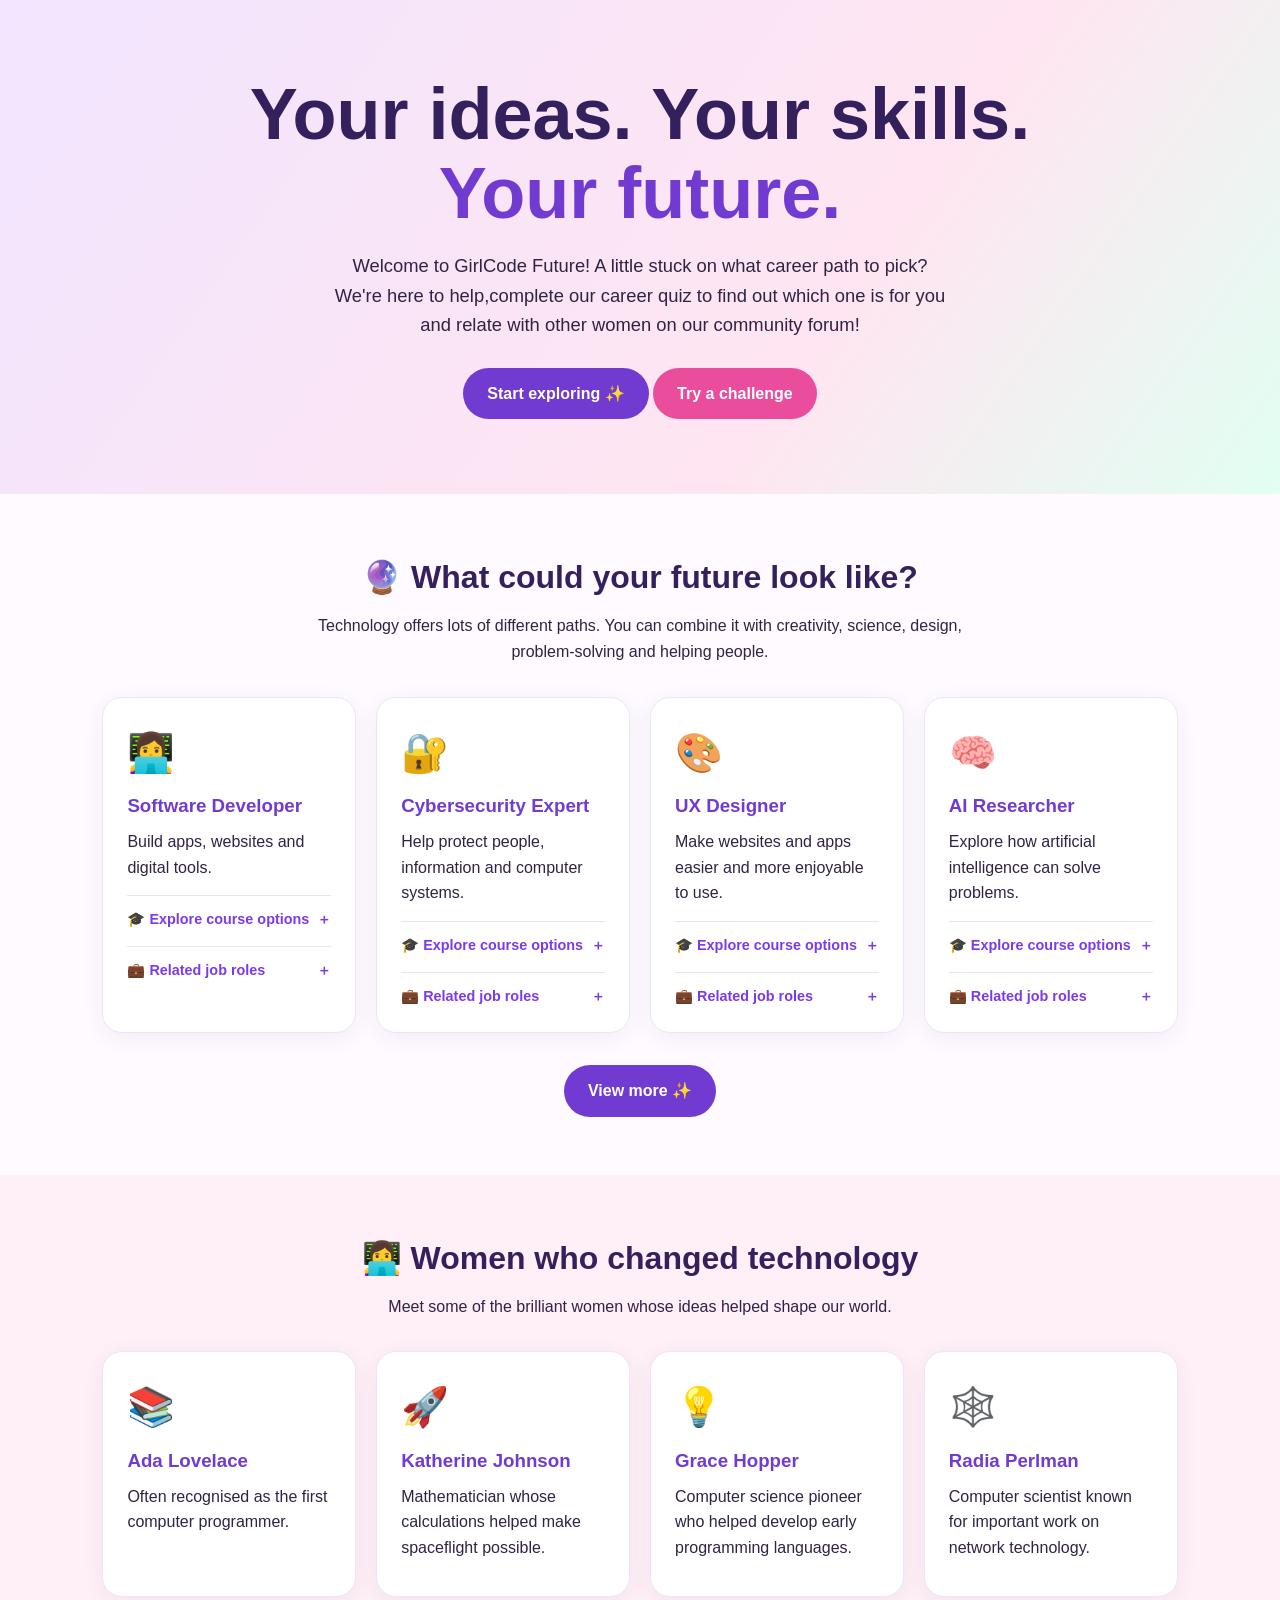
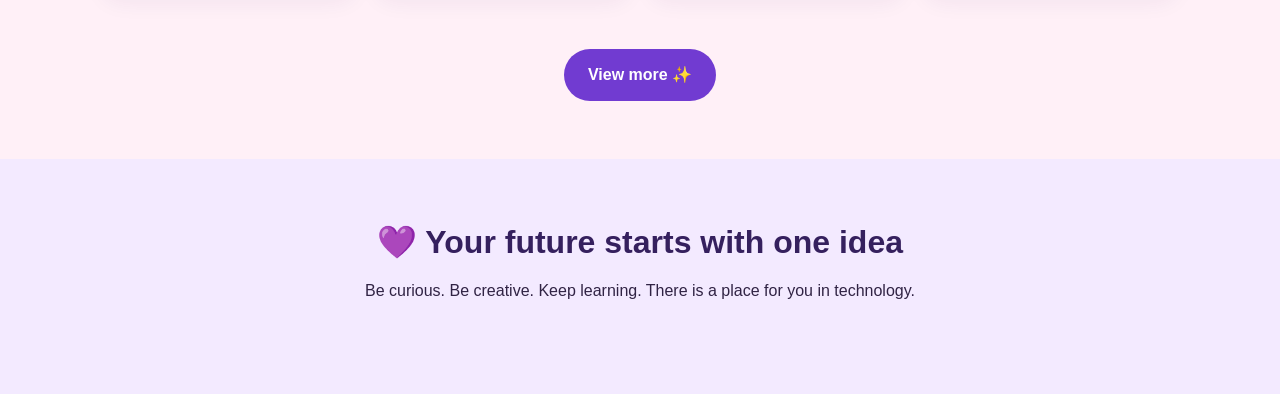
==== index.html @ ea44e2a5 "Add files via upload" ====
<!DOCTYPE html>
<html lang="en">
<head>
    <meta charset="UTF-8">
    <meta name="viewport" content="width=device-width, initial-scale=1.0">
    <title>GirlCode Future | Your Future Starts Here</title>
    <link rel="stylesheet" href="style.css">
</head>
<body>

    <div id="header-placeholder"></div>

    <main>
    <section class="hero">
        <h1>Your ideas. Your skills. <span>Your future.</span></h1>
        <p>
        Welcome to GirlCode Future! A little stuck on what career path to pick? We're here to help,complete our career quiz to find 
        out which one is for you and relate with other women on our community forum!
        </p>
        <a class="button" href="career.html">Start exploring ✨</a>
        <a class="button pink" href="challenges.html">Try a challenge</a>
    </section>

 <section id="careers">
        <h2 class="section-title">🔮 What could your future look like?</h2>
        <p class="section-intro">
        Technology offers lots of different paths. You can combine it with
        creativity, science, design, problem-solving and helping people.
        </p>
        <div class="cards">
        <article class="card">
            <div class="emoji">👩‍💻</div>
            <h3>Software Developer</h3>
            <p>Build apps, websites and digital tools.</p>
        </article>
        <article class="card">
            <div class="emoji">🔐</div>
            <h3>Cybersecurity Expert</h3>
            <p>Help protect people, information and computer systems.</p>
        </article>
        <article class="card">
            <div class="emoji">🎨</div>
            <h3>UX Designer</h3>
            <p>Make websites and apps easier and more enjoyable to use.</p>
        </article>
        <article class="card">
            <div class="emoji">🧠</div>
            <h3>AI Researcher</h3>
            <p>Explore how artificial intelligence can solve problems.</p>
        </article>
        </div>

        <div style="text-align: center; margin-top: 2rem;">
            <a class="button" href="career.html">View more ✨</a>
        </div>
    </section>

    <section id="role-models" class="pink-bg">
        <h2 class="section-title">👩‍💻 Women who changed technology</h2>
        <p class="section-intro">
        Meet some of the brilliant women whose ideas helped shape our world.
        </p>
        <div class="cards">
        <article class="card">
            <div class="emoji">📚</div>
            <h3>Ada Lovelace</h3>
            <p>Often recognised as the first computer programmer.</p>
        </article>
        <article class="card">
            <div class="emoji">🚀</div>
            <h3>Katherine Johnson</h3>
            <p>Mathematician whose calculations helped make spaceflight possible.</p>
        </article>
        <article class="card">
            <div class="emoji">💡</div>
            <h3>Grace Hopper</h3>
            <p>Computer science pioneer who helped develop early programming languages.</p>
        </article>
        <article class="card">
            <div class="emoji">🕸️</div>
            <h3>Radia Perlman</h3>
            <p>Computer scientist known for important work on network technology.</p>
        </article>
        <div style="grid-column: 1 / -1; flex-basis: 100%; width: 100%; display: flex; justify-content: center; margin-top: 2rem;">
            <a class="button" href="role-models.html" style="margin: 0 auto; float: none;">View more ✨</a>
        </div>
        </div>
    </section>

   

    <section class="pale" style="text-align:center">
        <h2 class="section-title">💜 Your future starts with one idea</h2>
        <p class="section-intro">
        Be curious. Be creative. Keep learning. There is a place for you in technology.
        </p>
    </section>
    </main>

    <div id="footer-placeholder"></div>

  <script src="link.js"></script>

    <script src="script.js"></script>
</body>
</html>
---- style.css ----
:root {
  --purple: #713bd1;
  --deep: #35205e;
  --pink: #ff79b9;
  --lilac: #f3eaff;
  --mint: #d9f8eb;
  --white: #fff;
  --text: #302344;
}
* { 
    box-sizing: border-box; 
}
html { 
    scroll-behavior: smooth;
}
body {
    margin: 0;
    font-family: Arial, sans-serif;
    color: var(--text);
    background: #fffaff;
    line-height: 1.6;
}
header {
    background: white;
    padding: 14px 7%;
    display: flex;
    justify-content: space-between;
    align-items: center;
    flex-wrap: wrap;
    gap: 12px;
    box-shadow: 0 2px 12px #35205e12;
    position: sticky;
    top: 0;
    z-index: 5;
}
.logo {
    font-size: 1.35rem;
    font-weight: 900;
    color: var(--purple);
}
.logo span { color: var(--pink); }
nav { 
    display: flex; flex-wrap: wrap; gap: 18px; 
}
nav a {
    color: var(--deep);
    text-decoration: none;
    font-weight: bold;
    font-size: .9rem;
}
nav a:hover { color: var(--pink); }
.hero {
    padding: 75px 8%;
    background: linear-gradient(125deg,#f1e5ff,#ffe5f1 65%,#e1fff2);
    text-align: center;
}
.hero h1 {
    font-size: clamp(2.3rem,6vw,4.5rem);
    line-height: 1.1;
    color: var(--deep);
    max-width: 850px;
    margin: 0 auto 18px;
}
.hero h1 span { color: var(--purple); }
.hero p {
    font-size: 1.15rem;
    max-width: 620px;
    margin: 0 auto 28px;
}
.button {
    display: inline-block;
    background: var(--purple);
    color: white;
    text-decoration: none;
    padding: 13px 24px;
    border-radius: 30px;
    font-weight: bold;
    border: 0;
    cursor: pointer;
    font-size: 1rem;
}
.button:hover { background: var(--deep); }
.button.pink { background: #e94d9c; }
section { padding: 58px 8%; }
.section-title {
    text-align: center;
    color: var(--deep);
    font-size: 2rem;
    margin: 0 0 10px;
}
.section-intro {
    text-align: center;
    max-width: 650px;
    margin: 0 auto 32px;
}
.cards {
    display: grid;
    grid-template-columns: repeat(auto-fit,minmax(210px,1fr));
    gap: 20px;
    max-width: 1100px;
    margin: auto;
}
.card {
    background: white;
    padding: 24px;
    border-radius: 20px;
    box-shadow: 0 5px 22px #35205e10;
    border: 1px solid #eee5fa;
}
.card .emoji { font-size: 2.4rem; }
.card h3 { color: var(--purple); margin: 8px 0; }
.card p { margin: 0 0 12px; }
.card a {
    color: var(--purple);
    font-weight: bold;
}
.pale { background: var(--lilac); }
.mint { background: #eafff5; }
.pink-bg { background: #fff0f7; }
.age {
    text-align: center;
    padding: 20px;
    border-radius: 18px;
}
.age h3 { color: var(--purple); }

.challenge {
    max-width: 720px;
    margin: auto;
    background: white;
    border-radius: 20px;
    padding: 26px;
    box-shadow: 0 5px 22px #35205e12;
}
.challenge button { margin: 5px; }
#quiz-result {
    font-weight: bold;
    margin-top: 15px;
    color: var(--purple);
}
footer {
    text-align: center;
    padding: 35px 8%;
    background: var(--deep);
    color: white;
}
footer a { color: #ffd0e9; }
.small { font-size: .88rem; opacity: .9; }
@media(max-width:600px) {
    header { justify-content: center; }
    nav { justify-content: center; gap: 12px; }
    section { padding: 45px 6%; }
    .hero { padding: 60px 6%; }
}


/* Challenges Page Additions */
.score-badge {
    display: inline-block;
    background: #ffffff;
    color: var(--purple-dark);
    font-weight: 700;
    padding: 0.6rem 1.4rem;
    border-radius: 999px;
    box-shadow: 0 4px 12px rgba(108, 43, 217, 0.12);
}

.code-box {
    background: #1e293b;
    color: #f8fafc;
    padding: 1rem;
    border-radius: 10px;
    font-family: 'Courier New', monospace;
    font-size: 1.05rem;
    margin-bottom: 1.25rem;
    overflow-x: auto;
}

.cipher-key {
    background: var(--pale-bg);
    padding: 0.75rem;
    border-radius: 10px;
    font-size: 0.9rem;
    margin-bottom: 1rem;
}

.binary-prompt {
    font-family: 'Courier New', monospace;
    font-weight: 700;
    font-size: 1.15rem;
    color: var(--purple);
    margin-bottom: 1.25rem;
}

.input-group {
    display: flex;
    justify-content: center;
    gap: 0.5rem;
    flex-wrap: wrap;
}

.input-group input {
    padding: 0.75rem 1rem;
    border: 2px solid #cbd5e1;
    border-radius: 999px;
    font-size: 1rem;
    outline: none;
    text-align: center;
}

.input-group input:focus {
    border-color: var(--purple);
}

.result-text {
    margin-top: 1.25rem;
    font-weight: 700;
    font-size: 1.05rem;
    min-height: 1.6em;
}

.text-center { text-align: center; }
.footer-logo { color: #ffffff; }

.sr-only {
    position: absolute;
    width: 1px;
    height: 1px;
    overflow: hidden;
    clip: rect(0, 0, 0, 0);
}

/* Field Selector Buttons */
.track-buttons {
    display: flex;
    justify-content: center;
    flex-wrap: wrap;
    gap: 0.85rem;
    max-width: 900px;
    margin: 0 auto;
}

.track-btn {
    background: #ffffff;
    color: var(--purple-dark);
    border: 2px solid var(--purple);
    padding: 0.85rem 1.5rem;
    border-radius: 999px;
    font-size: 1rem;
    font-weight: 700;
    cursor: pointer;
    transition: all 0.2s ease;
}

.track-btn:hover {
    background: #f3e8ff;
    transform: translateY(-2px);
}

.track-btn.active {
    background: var(--purple);
    color: #ffffff;
    box-shadow: 0 4px 14px rgba(108, 43, 217, 0.25);
} 


/* CAREER CATEGORY FILTERS */

.career-filters {
    display: flex;
    flex-wrap: wrap;
    justify-content: center;
    align-items: center;
    gap: 12px;
    margin: 28px auto;
    max-width: 1100px;
    padding: 10px;
}

.filter-btn {
    padding: 11px 19px;
    border: 1px solid #e0e4ed;
    border-radius: 30px;
    background: #ffffff;
    color: #374151;
    font-size: 14px;
    font-weight: 600;
    font-family: inherit;
    cursor: pointer;
    transition: all 0.25s ease;
    box-shadow: 0 2px 6px rgba(0, 0, 0, 0.04);
}

/* Hover effect */
.filter-btn:hover {
    background: #f0edff;
    border-color: #8b5cf6;
    color: #6d28d9;
    transform: translateY(-3px);
    box-shadow: 0 5px 12px rgba(109, 40, 217, 0.12);
}

/* Selected category */
.filter-btn.active {
    background: linear-gradient(135deg, #7c3aed, #4f46e5);
    border-color: transparent;
    color: #ffffff;
    box-shadow: 0 4px 12px rgba(99, 102, 241, 0.3);
}

/* Selected category hover */
.filter-btn.active:hover {
    background: linear-gradient(135deg, #6d28d9, #4338ca);
    color: #ffffff;
    transform: translateY(-2px);
}

/* Keyboard accessibility */
.filter-btn:focus-visible {
    outline: 3px solid #a78bfa;
    outline-offset: 3px;
}

/* Mobile layout */
@media (max-width: 600px) {
    .career-filters {
        gap: 8px;
        padding: 5px;
    }

    .filter-btn {
        padding: 9px 13px;
        font-size: 12px;
    }
}

/* ==========================================
   CAREER DEGREE EXPLORER
========================================== */

.degree-details {
    margin-top: 15px;
    padding-top: 12px;
    border-top: 1px solid #e5e7eb;
    text-align: left;
}

.degree-details summary {
    cursor: pointer;
    color: #7c3aed;
    font-weight: 600;
    font-size: 0.9rem;
    list-style: none;
    transition: color 0.2s ease;
}

.degree-details summary::-webkit-details-marker {
    display: none;
}

.degree-details summary::after {
    content: "＋";
    float: right;
    font-weight: bold;
}

.degree-details[open] summary::after {
    content: "−";
}

.degree-details summary:hover {
    color: #db2777;
}

.degree-content {
    padding: 12px 0 4px;
    animation: degreeFadeIn 0.25s ease;
}

.degree-content h4 {
    margin: 0 0 8px;
    color: #6d28d9;
    font-size: 0.95rem;
}

.degree-content p {
    margin: 0 0 12px;
    font-size: 0.85rem;
    line-height: 1.6;
    color: #4b5563;
}

.degree-content a {
    display: inline-block;
    color: #7c3aed;
    font-size: 0.85rem;
    font-weight: 600;
    text-decoration: none;
}

.degree-content a:hover {
    color: #db2777;
    text-decoration: underline;
}

@keyframes degreeFadeIn {
    from {
        opacity: 0;
        transform: translateY(-4px);
    }
    to {
        opacity: 1;
        transform: translateY(0);
    }
}


#careerSearch {
    width: 100%;
    max-width: 450px;
    padding: 16px 20px;
    padding-left: 48px;

    font-size: 16px;
    font-family: 'Segoe UI', sans-serif;
    color: #263248;

    background-color: #ffffff;
    border: 2px solid #e2e8f0;
    border-radius: 14px;

    outline: none;
    box-sizing: border-box;

    box-shadow: 0 4px 12px rgba(0, 0, 0, 0.04);

    transition: all 0.3s ease;
}

/* Placeholder */
#careerSearch::placeholder {
    color: #94a3b8;
    font-size: 15px;
}

/* Hover effect */
#careerSearch:hover {
    border-color: #94a3b8;
    box-shadow: 0 5px 15px rgba(0, 0, 0, 0.07);
}

/* Focus effect */
#careerSearch:focus {
    border-color: #6366f1;
    box-shadow: 0 0 0 4px rgba(99, 102, 241, 0.15);
    background-color: #ffffff;
}

/* Search icon spacing */
#careerSearch {
    margin: 10px 0;
}


/* ==========================================
   DISCOVER YOURSELF - QUIZ WELCOME SCREEN
========================================== */

.quiz-welcome {
    text-align: center;
    padding: 45px 25px;
}

.quiz-welcome-icon {
    font-size: 55px;
    margin-bottom: 15px;
}

.quiz-welcome h3 {
    font-size: 26px;
    margin-bottom: 12px;
}

.quiz-welcome p {
    max-width: 500px;
    margin: 0 auto 22px;
    line-height: 1.7;
}

#startQuiz {
    background: #8b5cf6;
    color: white;
    border: none;
    border-radius: 30px;
    padding: 14px 35px;
    font-size: 16px;
    font-weight: bold;
    cursor: pointer;
    transition: 0.2s ease;
}

#startQuiz:hover {
    background: #7c3aed;
    transform: translateY(-2px);
}

.quiz-welcome .quiz-time {
    font-size: 13px;
    opacity: 0.7;
    margin-top: 18px;
}

/* Keep hidden quiz elements hidden */
#careerQuiz [hidden] {
    display: none !important;
}


/* ==========================================
   DISCOVER YOURSELF - CAREER QUIZ
========================================== */

.discover-section {
    padding: 75px 20px;
    background: linear-gradient(135deg, #faf5ff, #fff1f7);
}

.discover-heading,
.results-heading {
    text-align: center;
    max-width: 700px;
    margin: 0 auto 35px;
}

.discover-label,
.results-heading span {
    color: #9333ea;
    font-size: 0.8rem;
    font-weight: 800;
    letter-spacing: 2px;
}

.discover-heading h2,
.results-heading h2 {
    color: #581c87;
    font-size: 2.2rem;
    margin: 12px 0;
}

.discover-heading p,
.results-heading p {
    color: #64748b;
    line-height: 1.7;
}

.quiz-container,
.quiz-results {
    max-width: 750px;
    margin: 0 auto;
    padding: 35px;
    background: #ffffff;
    border-radius: 22px;
    box-shadow: 0 12px 35px rgba(88, 28, 135, 0.09);
}

.quiz-top {
    display: flex;
    justify-content: space-between;
    gap: 10px;
    color: #7e22ce;
    font-size: 0.9rem;
    font-weight: 700;
    margin-bottom: 12px;
}

.quiz-progress {
    height: 9px;
    background: #f3e8ff;
    border-radius: 20px;
    overflow: hidden;
    margin-bottom: 35px;
}

#quizProgressBar {
    width: 0;
    height: 100%;
    background: linear-gradient(90deg, #a855f7, #ec4899);
    border-radius: 20px;
    transition: width 0.3s ease;
}

#quizQuestion {
    color: #3b0764;
    font-size: 1.45rem;
    line-height: 1.5;
    margin-bottom: 8px;
}

#quizInstruction {
    color: #94a3b8;
    font-size: 0.9rem;
    margin-bottom: 22px;
}

.quiz-options {
    display: grid;
    gap: 13px;
}

.quiz-option {
    width: 100%;
    padding: 17px 18px;
    border: 2px solid #e9d5ff;
    border-radius: 13px;
    background: #ffffff;
    color: #4c1d95;
    font-size: 0.98rem;
    text-align: left;
    cursor: pointer;
    transition: 0.2s ease;
}

.quiz-option:hover {
    border-color: #a855f7;
    background: #faf5ff;
    transform: translateY(-2px);
}

.quiz-option.selected {
    border-color: #9333ea;
    background: #f3e8ff;
    font-weight: 700;
}

.quiz-navigation {
    display: flex;
    justify-content: space-between;
    gap: 12px;
    margin-top: 30px;
}

.quiz-navigation button,
.results-actions button {
    padding: 12px 23px;
    border: none;
    border-radius: 25px;
    background: #9333ea;
    color: white;
    font-weight: 700;
    cursor: pointer;
    transition: 0.2s ease;
}

.quiz-navigation button:hover,
.results-actions button:hover {
    background: #7e22ce;
}

.quiz-navigation button:disabled {
    background: #e2e8f0;
    color: #94a3b8;
    cursor: not-allowed;
}

.quiz-results {
    max-width: 900px;
}

.quiz-match {
    display: flex;
    align-items: center;
    gap: 18px;
    padding: 20px;
    margin-bottom: 14px;
    border: 1px solid #f3e8ff;
    border-radius: 15px;
    background: #fdfaff;
}

.quiz-match-number {
    display: flex;
    align-items: center;
    justify-content: center;
    min-width: 42px;
    height: 42px;
    border-radius: 50%;
    background: #f3e8ff;
    color: #7e22ce;
    font-weight: 800;
}

.quiz-match-info {
    flex: 1;
}

.quiz-match-info h3 {
    color: #581c87;
    margin: 0 0 5px;
}

.quiz-match-info p {
    color: #64748b;
    margin: 0;
    font-size: 0.9rem;
    line-height: 1.5;
}

.quiz-match-score {
    color: #9333ea;
    font-weight: 800;
    white-space: nowrap;
}

.quiz-match-link {
    display: inline-block;
    margin-top: 9px;
    color: #9333ea;
    font-size: 0.9rem;
    font-weight: 700;
    text-decoration: none;
}

.quiz-match-link:hover {
    text-decoration: underline;
}

.results-actions {
    display: flex;
    justify-content: center;
    flex-wrap: wrap;
    gap: 12px;
    margin-top: 28px;
}

.quiz-disclaimer {
    margin-top: 25px;
    color: #94a3b8;
    font-size: 0.8rem;
    line-height: 1.6;
    text-align: center;
}

@media (max-width: 600px) {
    .discover-section {
        padding: 50px 14px;
    }

    .quiz-container,
    .quiz-results {
        padding: 22px 17px;
    }

    .discover-heading h2,
    .results-heading h2 {
        font-size: 1.7rem;
    }

    #quizQuestion {
        font-size: 1.2rem;
    }

    .quiz-match {
        gap: 10px;
        padding: 14px;
    }

    .quiz-match-score {
        font-size: 0.85rem;
    }

    .quiz-navigation button {
        padding: 11px 17px;
    }
}


/* ==========================================
   CAREERS PAGE - DEGREE EXPLORER
========================================== */

.career-page-hero {
    text-align: center;
    padding: 65px 20px 45px;
}

.career-label {
    color: #a855f7;
    font-weight: bold;
    letter-spacing: 2px;
    font-size: 13px;
}

.career-page-hero h1 {
    font-size: 38px;
    margin: 15px 0;
}

.career-page-hero p {
    max-width: 650px;
    margin: auto;
    line-height: 1.7;
}

.career-explorer {
    max-width: 1100px;
    margin: 0 auto;
    padding: 30px 20px 65px;
}

.career-search-area {
    text-align: center;
    margin-bottom: 30px;
}

#degreeSearch {
    width: 100%;
    max-width: 650px;
    padding: 15px 20px;
    margin-top: 15px;
    border: 1px solid #ddd;
    border-radius: 30px;
    font-size: 15px;
}

.degree-filters {
    display: flex;
    justify-content: center;
    flex-wrap: wrap;
    gap: 10px;
    margin: 30px 0 45px;
}

.degree-filter {
    padding: 10px 18px;
    border: 1px solid #ddd;
    border-radius: 25px;
    background: white;
    cursor: pointer;
    transition: 0.2s;
}

.degree-filter:hover,
.degree-filter.active {
    background: #8b5cf6;
    color: white;
    border-color: #8b5cf6;
}

.degree-results-heading {
    margin-bottom: 20px;
}

.degree-container {
    display: grid;
    grid-template-columns: repeat(2, minmax(0, 1fr));
    gap: 22px;
}

.degree-card {
    background: white;
    border: 1px solid #e5e7eb;
    border-radius: 16px;
    padding: 24px;
    box-shadow: 0 4px 15px rgba(0,0,0,0.04);
}

.degree-card h3 {
    font-size: 21px;
    margin-bottom: 8px;
}

.degree-card-header > p {
    line-height: 1.6;
}

.degree-description {
    color: #555;
    margin: 12px 0;
}

.degree-career-count {
    display: inline-block;
    color: #8b5cf6;
    font-size: 13px;
    font-weight: bold;
    margin: 8px 0 18px;
}

.degree-career-details {
    border-top: 1px solid #eee;
    padding-top: 15px;
}

.degree-career-details > summary,
.related-job-card > summary {
    cursor: pointer;
    font-weight: bold;
    list-style: none;
}

.degree-career-details > summary::-webkit-details-marker,
.related-job-card > summary::-webkit-details-marker {
    display: none;
}

.degree-career-details > summary::after {
    content: "+";
    float: right;
    font-size: 20px;
}

.degree-career-details[open] > summary::after {
    content: "−";
}

.related-jobs {
    margin-top: 18px;
    display: flex;
    flex-direction: column;
    gap: 10px;
}

.related-job-card {
    border: 1px solid #eee;
    border-radius: 10px;
    padding: 13px;
    background: #fafafa;
}

.related-job-card > summary {
    color: #7c3aed;
}

.related-job-card[open] {
    background: #fff;
    border-color: #c4b5fd;
}

.related-job-content {
    padding-top: 15px;
    line-height: 1.65;
}

.related-job-content h4 {
    margin: 14px 0 4px;
    font-size: 14px;
}

.related-job-content p {
    margin: 4px 0;
    font-size: 14px;
    color: #555;
}

.related-job-content .job-salary {
    color: #059669;
    font-weight: bold;
    font-size: 16px;
}

#noDegreesMessage {
    text-align: center;
    padding: 30px;
    color: #777;
}

.career-how-it-works {
    padding: 55px 20px;
    text-align: center;
    background: #faf7ff;
}

.career-steps {
    max-width: 1000px;
    margin: 30px auto 0;
    display: grid;
    grid-template-columns: repeat(3, 1fr);
    gap: 25px;
}

.career-step {
    background: white;
    padding: 25px;
    border-radius: 15px;
}

.career-step span {
    color: #8b5cf6;
    font-size: 25px;
    font-weight: bold;
}

.career-step p {
    color: #666;
    line-height: 1.6;
}

@media (max-width: 750px) {
    .degree-container {
        grid-template-columns: 1fr;
    }

    .career-steps {
        grid-template-columns: 1fr;
    }

    .career-page-hero h1 {
        font-size: 30px;
    }
}

#quizOptions {
    gap: 15px;
    margin: 25px 0;
    border: 1px solid black;
    border-radius: 5px;
    width: 100%;
}
#quiz-options button {
    width: 100%;
    padding: 18px 20px;
    background: #ffffff;
    border: 2px solid #e2e8f0;
    border-radius: 14px;

    color: #334155;
    font-size: 16px;
    font-weight: 600;
    text-align: left;

    cursor: pointer;
    transition: all 0.25s ease;
    box-shadow: 0 3px 8px rgba(0, 0, 0, 0.04);
}
#quiz-options button:hover {
    border-color: #6366f1;
    background: #eef2ff;
    color: #4f46e5;
    transform: translateY(-3px);
    box-shadow: 0 6px 15px rgba(99, 102, 241, 0.12);
}

#quiz-options button:active {
    transform: scale(0.98);
}

/* Selected option */
#quiz-options button.selected {
    background: #eef2ff;
    border-color: #6366f1;
    color: #4338ca;
}
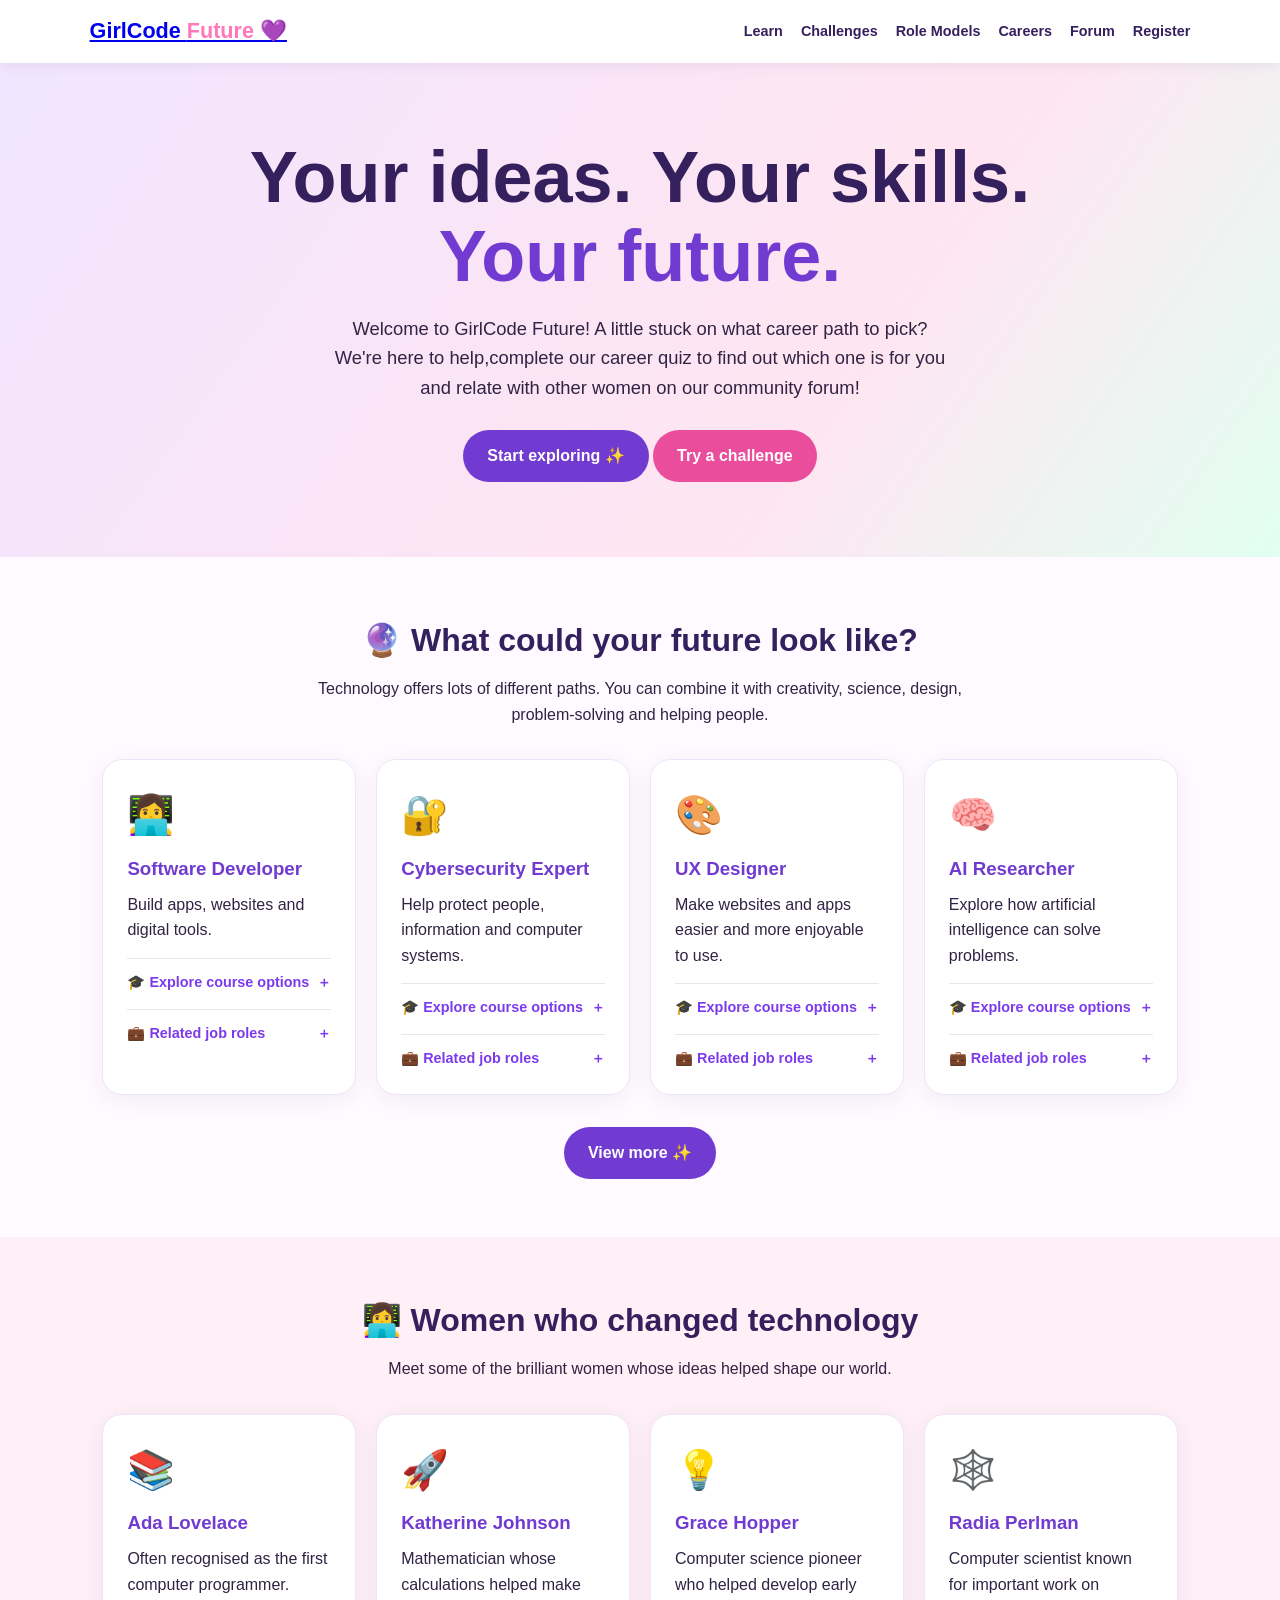
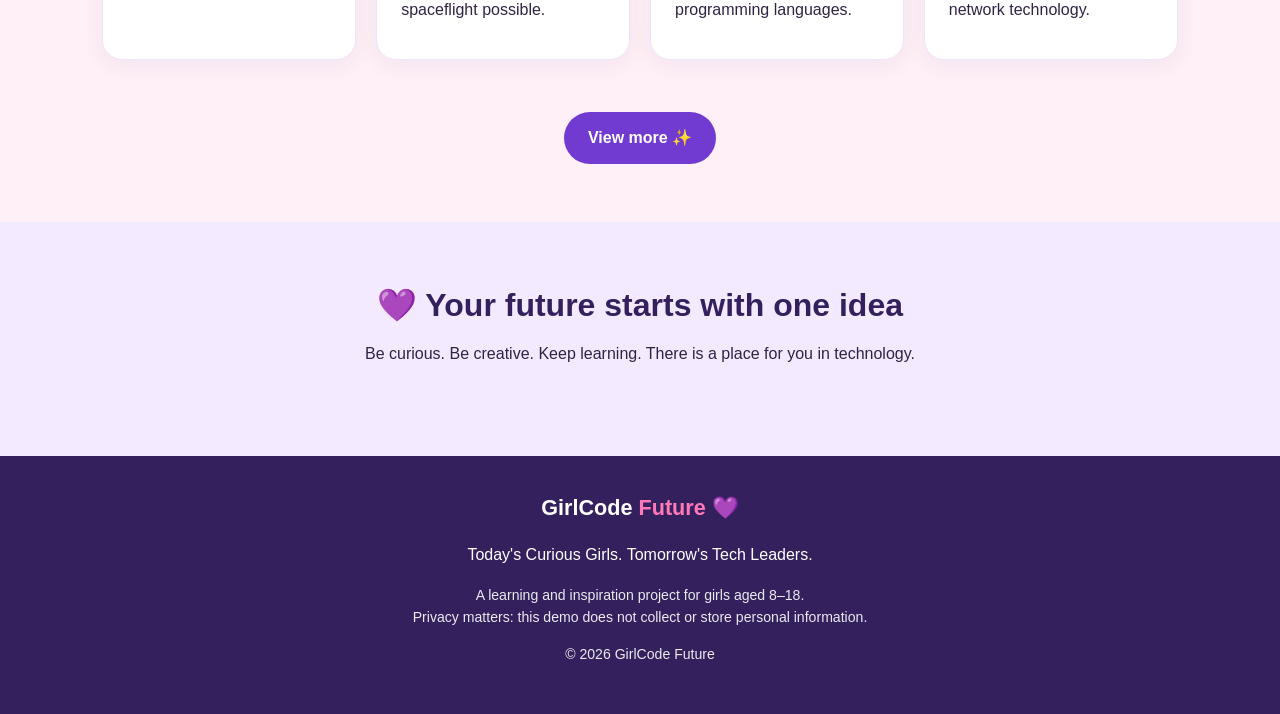
==== commit a87fe329: "Modify links and layout in index.html Updated links in the hero section and adjusted the layout of t" ====
--- a/index.html
+++ b/index.html
@@ -17,7 +17,7 @@
         Welcome to GirlCode Future! A little stuck on what career path to pick? We're here to help,complete our career quiz to find 
         out which one is for you and relate with other women on our community forum!
         </p>
-        <a class="button" href="career.html">Start exploring ✨</a>
+        <a class="button" href="learn.html">Start exploring ✨</a>
         <a class="button pink" href="challenges.html">Try a challenge</a>
     </section>
 
